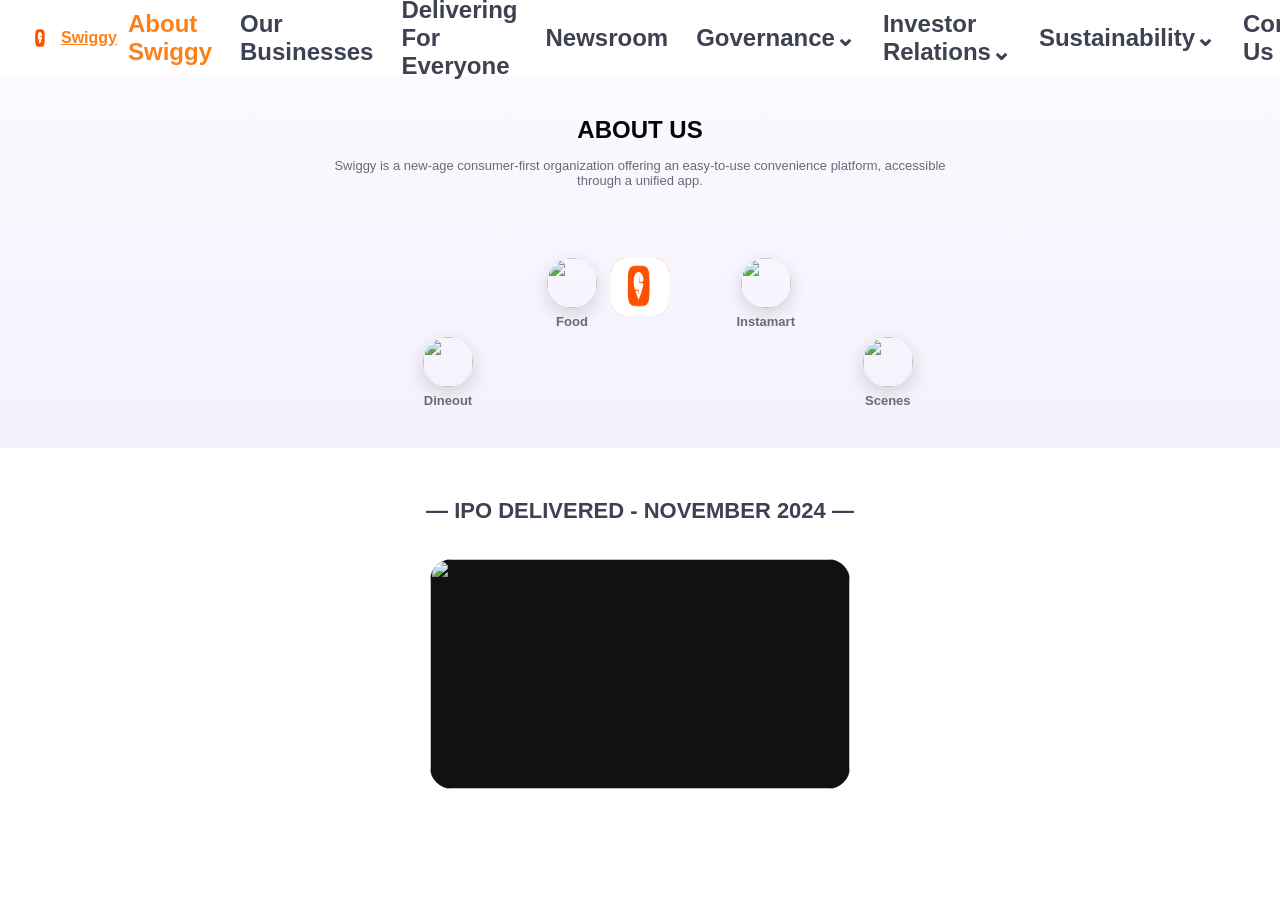
==== corporate.html @ 1e87e4b0 "update navbar pages design" ====
<!DOCTYPE html>
<html lang="en">
<head>
  <meta charset="UTF-8">
  <meta name="viewport" content="width=device-width, initial-scale=1.0">
  <title>Swiggy Corporate</title>
  <link rel="stylesheet" href="style.css">
</head>
<body>

  <nav class="corporate-nav">
    <a href="index.html" class="corporate-brand">
      <img src="swiggy-logo.png" alt="Swiggy">
      <span>Swiggy</span>
    </a>

    <div class="corporate-links">
      <a href="#" class="active">About Swiggy</a>
      <a href="#">Our Businesses</a>
      <a href="#">Delivering For Everyone</a>
      <a href="#">Newsroom</a>
      <a href="#">Governance⌄</a>
      <a href="#">Investor Relations⌄</a>
      <a href="#">Sustainability⌄</a>
      <a href="#">Contact Us</a>
    </div>
  </nav>

  <section class="corporate-hero">
    <h1>ABOUT US</h1>
    <p>
      Swiggy is a new-age consumer-first organization offering an easy-to-use
      convenience platform, accessible through a unified app.
    </p>

    <div class="corporate-orbit">
      <div class="orbit-logo">
        <img src="swiggy-logo.png" alt="Swiggy">
      </div>

      <div class="orbit-item orbit-food">
        <img src="https://images.unsplash.com/photo-1601050690597-df0568f70950?w=300&auto=format&fit=crop" alt="">
        <p>Food</p>
      </div>

      <div class="orbit-item orbit-instamart">
        <img src="https://images.unsplash.com/photo-1542838132-92c53300491e?w=300&auto=format&fit=crop" alt="">
        <p>Instamart</p>
      </div>

      <div class="orbit-item orbit-dineout">
        <img src="https://images.unsplash.com/photo-1517248135467-4c7edcad34c4?w=300&auto=format&fit=crop" alt="">
        <p>Dineout</p>
      </div>

      <div class="orbit-item orbit-scenes">
        <img src="https://images.unsplash.com/photo-1555396273-367ea4eb4db5?w=300&auto=format&fit=crop" alt="">
        <p>Scenes</p>
      </div>
    </div>
  </section>

  <section class="ipo-section">
    <h2>— IPO DELIVERED - NOVEMBER 2024 —</h2>

    <div class="video-box">
      <img src="https://images.unsplash.com/photo-1516321318423-f06f85e504b3?w=800&auto=format&fit=crop" alt="">
    </div>
  </section>

</body>
</html>
---- style.css ----
* {
  margin: 0;
  padding: 0;
  box-sizing: border-box;
}

:root {
  --swiggy-orange: #fc8019;
  --dark-text: #02060c;
  --medium-text: #3d4152;
  --gray-text: #686b78;
  --border-gray: #e9e9eb;
  --green: #1ba672;
  --blue-bg: #377b94;
}

body {
  font-family: Arial, sans-serif;
  background: #ffffff;
  color: var(--dark-text);
  overflow-x: hidden;
}

img {
  max-width: 100%;
  display: block;
}

.navbar {
  width: 100%;
  background: white;
  box-shadow: 0 2px 12px rgba(40, 44, 63, 0.12);
  position: sticky;
  top: 0;
  z-index: 100;
  overflow-x: auto;
  scrollbar-width: none;
}

.navbar::-webkit-scrollbar {
  display: none;
}

.nav-container {
  max-width: 1280px;
  min-width: max-content;
  margin: 0 auto;
  padding: 18px 40px;
  display: flex;
  align-items: center;
  gap: 110px;
  white-space: nowrap;
}

.nav-left {
  display: flex;
  align-items: center;
  gap: 34px;
  flex-shrink: 0;
}

.swiggy-logo {
  width: 56px;
  height: 56px;
  border-radius: 16px;
  overflow: hidden;
  flex-shrink: 0;
  text-decoration: none;
}

.swiggy-logo img {
  width: 56px;
  height: 56px;
  object-fit: cover;
}

.location-box {
  display: flex;
  align-items: center;
  gap: 9px;
  cursor: pointer;
}

.location-name {
  color: var(--dark-text);
  font-size: 17px;
  font-weight: 800;
  border-bottom: 2px solid var(--dark-text);
  padding-bottom: 4px;
}

.down-arrow {
  color: var(--swiggy-orange);
  font-size: 24px;
  font-weight: 700;
}

.nav-right {
  display: flex;
  align-items: center;
  gap: 38px;
  flex-shrink: 0;
}

.nav-item {
  display: flex;
  align-items: center;
  gap: 9px;
  color: var(--medium-text);
  font-size: 18px;
  font-weight: 700;
  text-decoration: none;
  cursor: pointer;
  white-space: nowrap;
  flex-shrink: 0;
}

.nav-item:hover,
.nav-item.active {
  color: var(--swiggy-orange);
}

.nav-icon {
  font-size: 22px;
}

.new-tag {
  color: var(--swiggy-orange);
  font-size: 11px;
  font-weight: 900;
  margin-left: -7px;
  margin-top: -15px;
}

.cart-box-icon {
  border: 2px solid var(--medium-text);
  border-radius: 3px;
  padding: 1px 7px;
  font-size: 15px;
  font-weight: 800;
}

.scroll-navbar {
  width: 100%;
  background: #ffffff;
  box-shadow: 0 8px 24px rgba(40, 44, 63, 0.14);
  position: fixed;
  top: 0;
  left: 0;
  z-index: 300;
  transform: translateY(-100%);
  transition: transform 0.3s ease;
}

.scroll-navbar.show {
  transform: translateY(0);
}

.scroll-navbar-inner {
  max-width: 1280px;
  margin: 0 auto;
  padding: 14px 40px;
  display: flex;
  justify-content: space-between;
  gap: 20px;
}

.sort-wrapper {
  position: relative;
}

.sort-btn {
  background: #ffffff;
  border: 1px solid #d4d5d9;
  padding: 13px 22px;
  border-radius: 24px;
  font-size: 16px;
  font-weight: 700;
  color: var(--medium-text);
  cursor: pointer;
}

.sort-dropdown {
  position: absolute;
  top: 58px;
  left: 0;
  width: 250px;
  background: #ffffff;
  border-radius: 20px;
  box-shadow: 0 8px 30px rgba(40, 44, 63, 0.2);
  display: none;
  overflow: hidden;
  z-index: 500;
}

.sort-dropdown.active {
  display: block;
}

.sort-option {
  display: flex;
  justify-content: space-between;
  padding: 15px 20px;
  font-size: 18px;
  font-weight: 600;
  color: var(--gray-text);
}

.sort-option input {
  width: 20px;
  height: 20px;
  accent-color: var(--swiggy-orange);
}

.apply-btn {
  width: 100%;
  border: none;
  border-top: 1px solid var(--border-gray);
  background: #ffffff;
  color: var(--swiggy-orange);
  padding: 18px;
  font-size: 18px;
  font-weight: 800;
  cursor: pointer;
}

.scroll-search {
  width: 430px;
  height: 62px;
  background: #f0f0f5;
  border-radius: 12px;
  display: flex;
  align-items: center;
  padding: 0 20px;
}

.scroll-search input {
  flex: 1;
  border: none;
  outline: none;
  background: transparent;
  font-size: 18px;
  font-weight: 700;
  color: var(--gray-text);
}

.cart-box {
  position: fixed;
  top: 90px;
  right: 8%;
  width: 330px;
  background: white;
  border-radius: 14px;
  box-shadow: 0 8px 25px rgba(40, 44, 63, 0.22);
  padding: 18px;
  z-index: 400;
  display: none;
}

.cart-box.active {
  display: block;
}

.cart-header {
  display: flex;
  justify-content: space-between;
  margin-bottom: 16px;
}

.close-btn,
.remove-btn {
  background: var(--swiggy-orange);
  color: white;
  border: none;
  cursor: pointer;
  font-weight: bold;
}

.close-btn {
  padding: 7px 11px;
  border-radius: 50%;
}

.remove-btn {
  padding: 8px 13px;
  border-radius: 7px;
}

.empty-cart {
  color: var(--gray-text);
  text-align: center;
  padding: 20px 0;
}

.cart-item {
  background: #fff7ed;
  border: 1px solid #ffe0b2;
  border-radius: 10px;
  padding: 12px;
  margin-bottom: 12px;
}

.cart-total {
  margin-top: 15px;
  padding-top: 12px;
  border-top: 1px solid #ffe0b2;
  font-size: 18px;
  font-weight: bold;
  text-align: right;
}

.categories {
  max-width: 1200px;
  margin: 0 auto;
  padding: 22px 20px 14px;
}

.section-title-row {
  display: flex;
  align-items: center;
  justify-content: space-between;
  gap: 16px;
}

.categories h2,
.restaurants h2 {
  font-size: 22px;
  margin-bottom: 22px;
  font-weight: 800;
}

.category-arrows {
  display: flex;
  gap: 12px;
}

.category-arrows button {
  width: 36px;
  height: 36px;
  border: none;
  border-radius: 50%;
  background: #e9e9eb;
  color: var(--medium-text);
  font-size: 18px;
  cursor: pointer;
}

.category-container {
  display: flex;
  gap: 42px;
  overflow-x: auto;
  scroll-behavior: smooth;
  padding-bottom: 18px;
  border-bottom: 1px solid var(--border-gray);
}

.category-container::-webkit-scrollbar {
  display: none;
}

.category-card {
  min-width: 110px;
  text-align: center;
}

.category-card img {
  width: 92px;
  height: 92px;
  border-radius: 50%;
  object-fit: cover;
  box-shadow: 0 6px 14px rgba(40, 44, 63, 0.2);
  margin: 0 auto;
}

.category-card p {
  margin-top: 12px;
  font-size: 16px;
  font-weight: 600;
  color: var(--gray-text);
}

.restaurants {
  max-width: 1400px;
  margin: 0 auto;
  padding: 18px 20px 35px;
}

.restaurant-grid {
  display: grid;
  grid-template-columns: repeat(4, minmax(0, 1fr));
  gap: 36px 28px;
}

.restaurant-card {
  border-radius: 18px;
  overflow: hidden;
  cursor: pointer;
  transition: transform 0.2s ease;
}

.restaurant-card:hover {
  transform: scale(0.97);
}

.image-box {
  position: relative;
  width: 100%;
  aspect-ratio: 16 / 9;
  border-radius: 18px;
  overflow: hidden;
  background: #f1f1f1;
}

.image-box img {
  width: 100%;
  height: 100%;
  object-fit: cover;
}

.image-gradient {
  position: absolute;
  inset: 0;
  background: linear-gradient(to top, rgba(0,0,0,0.75), rgba(0,0,0,0.1), transparent);
}

.offer-strip {
  position: absolute;
  left: 14px;
  bottom: 12px;
  color: white;
  font-size: 22px;
  font-weight: 900;
}

.card-content {
  padding: 14px 10px 0;
}

.card-content h3 {
  font-size: 20px;
  font-weight: 800;
}

.card-content p {
  color: var(--gray-text);
  font-size: 17px;
  line-height: 1.35;
  margin: 3px 0;
}

.rating {
  color: var(--dark-text) !important;
  font-weight: 700;
  display: flex;
  align-items: center;
  gap: 5px;
}

.rating span {
  width: 22px;
  height: 22px;
  background: var(--green);
  color: white;
  border-radius: 50%;
  display: inline-flex;
  align-items: center;
  justify-content: center;
  font-size: 13px;
}

.footer {
  background: #f0f0f5;
  margin-top: 60px;
  padding: 38px 8% 35px;
}

.footer-app-section {
  display: flex;
  justify-content: center;
  align-items: center;
  gap: 35px;
  margin-bottom: 80px;
}

.footer-app-section h2 {
  font-size: 26px;
  font-weight: 800;
}

.app-buttons {
  display: flex;
  gap: 24px;
}

.app-btn {
  background: black;
  color: white;
  display: flex;
  align-items: center;
  gap: 12px;
  padding: 9px 18px;
  border-radius: 9px;
  min-width: 190px;
  height: 70px;
}

.app-btn span {
  font-size: 34px;
}

.app-btn p {
  font-size: 12px;
}

.app-btn h3 {
  font-size: 25px;
}

.footer-main {
  max-width: 1200px;
  margin: 0 auto;
  display: grid;
  grid-template-columns: 1.4fr repeat(4, 1fr);
  gap: 55px;
}

.footer-logo-row {
  display: flex;
  align-items: center;
  gap: 14px;
}

.footer-logo {
  width: 54px;
  height: 54px;
  border-radius: 14px;
  overflow: hidden;
}

.footer-logo img {
  width: 54px;
  height: 54px;
  object-fit: cover;
}

.footer-logo-row h2 {
  color: var(--swiggy-orange);
  font-size: 34px;
  font-weight: 900;
}

.footer-brand p,
.footer-column a {
  color: var(--gray-text);
  font-size: 18px;
}

.footer-column h3 {
  margin-bottom: 20px;
}

.footer-column a {
  display: block;
  text-decoration: none;
  margin-bottom: 18px;
}

.footer-subtitle {
  margin-top: 45px;
}

.cities-btn {
  border: 1px solid #d4d5d9;
  background: transparent;
  padding: 11px 17px;
  border-radius: 10px;
  color: var(--gray-text);
}

.social-links {
  display: flex;
  gap: 18px;
}

/* Shared Page Navbar */
.simple-page-nav {
  height: 72px;
  background: white;
  box-shadow: 0 2px 12px rgba(40, 44, 63, 0.12);
  display: flex;
  align-items: center;
  justify-content: center;
}

.simple-page-nav-inner {
  width: 100%;
  max-width: 1280px;
  padding: 0 40px;
  display: flex;
  align-items: center;
  gap: 34px;
}

.simple-page-nav .swiggy-logo {
  width: 46px;
  height: 46px;
}

.simple-page-nav .swiggy-logo img {
  width: 46px;
  height: 46px;
}

.page-title-label {
  font-size: 16px;
  font-weight: 900;
}

/* Corporate Page */
.corporate-nav {
  height: 76px;
  background: white;
  box-shadow: 0 2px 10px rgba(40, 44, 63, 0.08);
  display: flex;
  align-items: center;
  padding: 0 28px;
  gap: 36px;
}

.corporate-brand {
  display: flex;
  align-items: center;
  gap: 8px;
  color: var(--swiggy-orange);
  font-weight: 900;
}

.corporate-brand img {
  width: 25px;
  height: 25px;
  border-radius: 7px;
}

.corporate-links {
  display: flex;
  align-items: center;
  gap: 28px;
  font-size: 24px;
  font-weight: 700;
}

.corporate-links a {
  color: var(--medium-text);
  text-decoration: none;
}

.corporate-links a.active {
  color: var(--swiggy-orange);
}

.corporate-hero {
  min-height: 340px;
  background: linear-gradient(180deg, #fbf8ff, #f3f2fb);
  text-align: center;
  padding: 40px 20px;
}

.corporate-hero h1 {
  font-size: 24px;
  margin-bottom: 14px;
}

.corporate-hero p {
  max-width: 620px;
  margin: 0 auto;
  color: var(--gray-text);
  font-size: 13px;
}

.corporate-orbit {
  margin: 70px auto 0;
  max-width: 620px;
  height: 150px;
  position: relative;
}

.orbit-logo {
  width: 58px;
  height: 58px;
  background: var(--swiggy-orange);
  border-radius: 15px;
  margin: 45px auto;
  display: flex;
  align-items: center;
  justify-content: center;
}

.orbit-logo img {
  width: 58px;
  height: 58px;
  border-radius: 15px;
}

.orbit-item {
  position: absolute;
  text-align: center;
  font-size: 12px;
  font-weight: 700;
}

.orbit-item img {
  width: 50px;
  height: 50px;
  border-radius: 50%;
  margin: 0 auto 6px;
  box-shadow: 0 6px 18px rgba(0,0,0,0.15);
}

.orbit-food {
  top: 0;
  left: 35%;
}

.orbit-instamart {
  top: 0;
  right: 25%;
}

.orbit-dineout {
  bottom: 0;
  left: 15%;
}

.orbit-scenes {
  bottom: 0;
  right: 6%;
}

.ipo-section {
  text-align: center;
  padding: 50px 20px;
}

.ipo-section h2 {
  font-size: 22px;
  color: var(--medium-text);
  margin-bottom: 35px;
}

.video-box {
  width: 420px;
  height: 230px;
  background: #111;
  border-radius: 22px;
  margin: 0 auto;
  overflow: hidden;
}

.video-box img {
  width: 100%;
  height: 100%;
  object-fit: cover;
}

/* Search Page */
.search-page {
  max-width: 950px;
  margin: 45px auto;
  padding: 0 20px;
}

.big-search-box {
  border: 1px solid #c8c8d0;
  height: 54px;
  display: flex;
  align-items: center;
  padding: 0 18px;
  margin-bottom: 50px;
}

.big-search-box input {
  flex: 1;
  border: none;
  outline: none;
  font-size: 18px;
  font-weight: 600;
}

.search-page h2 {
  font-size: 22px;
  margin-bottom: 30px;
}

.popular-cuisines {
  display: flex;
  gap: 34px;
  overflow-x: auto;
  padding-bottom: 20px;
}

.popular-cuisines::-webkit-scrollbar {
  display: none;
}

.popular-cuisine {
  min-width: 80px;
  text-align: center;
  font-size: 18px;
}

.popular-cuisine img {
  width: 74px;
  height: 74px;
  border-radius: 50%;
  object-fit: cover;
  margin: 0 auto 10px;
  box-shadow: 0 6px 14px rgba(40, 44, 63, 0.18);
}

/* Offers Page */
.offers-top-nav {
  height: 72px;
  background: white;
  box-shadow: 0 2px 12px rgba(40, 44, 63, 0.12);
  display: flex;
  align-items: center;
  justify-content: center;
}

.offers-top-inner {
  max-width: 1320px;
  width: 100%;
  padding: 0 40px;
  display: flex;
  align-items: center;
  gap: 28px;
}

.full-logo {
  display: flex;
  align-items: center;
  gap: 10px;
  color: var(--swiggy-orange);
  font-size: 22px;
  font-weight: 900;
}

.full-logo img {
  width: 44px;
  height: 44px;
  border-radius: 12px;
}

.location-setup {
  font-weight: 800;
  color: var(--dark-text);
}

.offers-top-inner .top-search {
  margin-left: auto;
  width: 430px;
  height: 52px;
  background: #f0f0f5;
  border-radius: 12px;
  display: flex;
  align-items: center;
  padding: 0 18px;
}

.top-search input {
  flex: 1;
  border: none;
  outline: none;
  background: transparent;
  font-size: 16px;
  font-weight: 600;
}

.profile-circle {
  width: 48px;
  height: 48px;
  border-radius: 50%;
  background: #3d424a;
  color: white;
  display: flex;
  align-items: center;
  justify-content: center;
  font-size: 26px;
}

.offers-wrapper {
  max-width: 1320px;
  margin: 40px auto;
  padding: 0 40px;
}

.dineout-banner {
  height: 360px;
  background: linear-gradient(90deg, #101820, #1b2730);
  border-radius: 42px;
  color: white;
  padding: 48px;
  display: flex;
  flex-direction: column;
  justify-content: center;
  overflow: hidden;
  position: relative;
}

.dineout-banner::after {
  content: "";
  position: absolute;
  right: 0;
  bottom: 0;
  width: 45%;
  height: 80%;
  background: url("https://images.unsplash.com/photo-1517248135467-4c7edcad34c4?w=900&auto=format&fit=crop") center/cover;
  opacity: 0.8;
  border-radius: 50px 0 42px 0;
}

.dineout-label {
  font-size: 24px;
  font-weight: 900;
  margin-bottom: 90px;
}

.dineout-banner h1 {
  font-size: 44px;
  max-width: 520px;
  line-height: 1.2;
  z-index: 1;
}

.offer-tabs {
  display: flex;
  gap: 30px;
  border-bottom: 1px solid #d4d5d9;
  margin-top: 35px;
}

.offer-tabs span {
  padding-bottom: 14px;
  font-weight: 700;
}

.offer-tabs .active {
  color: var(--swiggy-orange);
  border-bottom: 4px solid var(--swiggy-orange);
}

.filter-row {
  display: flex;
  gap: 12px;
  margin: 28px 0;
  flex-wrap: wrap;
}

.filter-pill {
  padding: 12px 18px;
  border: 1px solid #d4d5d9;
  border-radius: 22px;
  font-weight: 700;
  background: white;
}

.dineout-grid {
  display: grid;
  grid-template-columns: repeat(3, 1fr);
  gap: 28px;
}

.dineout-card {
  border-radius: 16px;
  overflow: hidden;
  box-shadow: 0 6px 18px rgba(40,44,63,0.12);
}

.dineout-img {
  height: 190px;
  position: relative;
}

.dineout-img img {
  width: 100%;
  height: 100%;
  object-fit: cover;
}

.dineout-name {
  position: absolute;
  left: 16px;
  bottom: 12px;
  color: white;
  font-size: 22px;
  font-weight: 900;
}

.dineout-content {
  padding: 14px;
  color: var(--gray-text);
}

/* Help/Profile Pages */
.blue-page {
  background: var(--blue-bg);
  min-height: 100vh;
}

.blue-header {
  max-width: 1050px;
  margin: 0 auto;
  padding: 28px 20px;
  color: white;
}

.blue-header h1 {
  font-size: 34px;
}

.blue-header p {
  font-size: 18px;
  font-weight: 700;
}

.support-panel {
  max-width: 1200px;
  margin: 15px auto 60px;
  background: white;
  min-height: 620px;
  display: grid;
  grid-template-columns: 320px 1fr;
  padding: 55px;
}

.support-sidebar {
  background: #edf1f7;
}

.support-tab {
  padding: 24px 38px;
  font-size: 17px;
  font-weight: 800;
  cursor: pointer;
}

.support-tab.active {
  background: white;
}

.support-content {
  display: flex;
  align-items: center;
  justify-content: center;
  text-align: center;
  color: var(--medium-text);
}

.no-order-cat {
  font-size: 80px;
  margin-bottom: 25px;
}

.orange-hand {
  color: var(--swiggy-orange);
  font-style: italic;
  margin-bottom: 28px;
}

.profile-header {
  max-width: 1050px;
  margin: 0 auto;
  padding: 60px 20px 35px;
  color: white;
  display: flex;
  align-items: center;
  justify-content: space-between;
}

.profile-header h1 {
  font-size: 34px;
}

.edit-profile {
  border: 1px solid white;
  color: white;
  padding: 14px 28px;
  font-weight: 800;
}

/* Cart Page */
.checkout-nav {
  height: 72px;
  background: white;
  box-shadow: 0 2px 12px rgba(40, 44, 63, 0.12);
  display: flex;
  align-items: center;
  justify-content: center;
}

.checkout-nav-inner {
  max-width: 1100px;
  width: 100%;
  padding: 0 30px;
  display: flex;
  align-items: center;
  gap: 34px;
}

.checkout-nav .swiggy-logo {
  width: 46px;
  height: 46px;
}

.checkout-nav .swiggy-logo img {
  width: 46px;
  height: 46px;
}

.checkout-nav-right {
  margin-left: auto;
  display: flex;
  gap: 40px;
  font-weight: 800;
}

.empty-cart-page {
  min-height: 650px;
  display: flex;
  flex-direction: column;
  align-items: center;
  justify-content: center;
  text-align: center;
  color: var(--medium-text);
}

.cart-illustration {
  font-size: 110px;
  margin-bottom: 20px;
}

.empty-cart-page h2 {
  font-size: 26px;
  margin-bottom: 10px;
}

.empty-cart-page p {
  color: var(--gray-text);
  margin-bottom: 28px;
}

.orange-btn,
.checkout-btn {
  background: var(--swiggy-orange);
  color: white;
  padding: 16px 32px;
  border: none;
  text-decoration: none;
  font-weight: 900;
  cursor: pointer;
}

.checkout-box {
  max-width: 700px;
  margin: 70px auto;
  padding: 30px;
  box-shadow: 0 8px 30px rgba(40,44,63,0.14);
  border-radius: 18px;
}

.checkout-item {
  display: flex;
  justify-content: space-between;
  border-bottom: 1px solid var(--border-gray);
  padding: 18px 0;
}

.checkout-item button {
  background: var(--swiggy-orange);
  color: white;
  border: none;
  padding: 10px 16px;
  font-weight: 800;
}

.checkout-total {
  text-align: right;
  font-size: 22px;
  font-weight: 900;
  margin: 25px 0;
}

/* Responsive */
@media (max-width: 1200px) {
  .nav-container {
    gap: 90px;
  }

  .restaurant-grid {
    grid-template-columns: repeat(3, 1fr);
  }

  .dineout-grid {
    grid-template-columns: repeat(2, 1fr);
  }

  .corporate-links {
    font-size: 18px;
    gap: 18px;
  }
}

@media (max-width: 900px) {
  .nav-container {
    min-width: 780px;
    padding: 10px 16px;
    gap: 70px;
  }

  .swiggy-logo,
  .swiggy-logo img {
    width: 34px;
    height: 34px;
  }

  .nav-item {
    font-size: 11px;
  }

  .restaurant-grid {
    grid-template-columns: repeat(2, 1fr);
  }

  .footer-main {
    grid-template-columns: repeat(2, 1fr);
  }

  .footer-app-section {
    flex-direction: column;
    text-align: center;
  }

  .corporate-nav,
  .corporate-links {
    overflow-x: auto;
  }

  .offers-top-inner {
    overflow-x: auto;
  }

  .support-panel {
    grid-template-columns: 1fr;
    padding: 25px;
  }

  .support-sidebar {
    margin-bottom: 30px;
  }
}

@media (max-width: 600px) {
  .nav-container {
    min-width: 740px;
    padding: 8px 12px;
    gap: 60px;
  }

  .nav-right {
    gap: 16px;
  }

  .nav-item {
    font-size: 10px;
  }

  .scroll-navbar-inner {
    flex-direction: column;
    padding: 12px 14px;
  }

  .scroll-search {
    width: 100%;
  }

  .cart-box {
    width: calc(100% - 28px);
    right: 14px;
  }

  .categories,
  .restaurants {
    padding-left: 14px;
    padding-right: 14px;
  }

  .restaurant-grid,
  .footer-main,
  .dineout-grid {
    grid-template-columns: 1fr;
  }

  .app-buttons {
    flex-direction: column;
  }

  .offers-top-inner {
    padding: 0 16px;
  }

  .offers-top-inner .top-search {
    width: 260px;
  }

  .dineout-banner {
    height: 300px;
    padding: 28px;
  }

  .dineout-banner h1 {
    font-size: 30px;
  }

  .profile-header {
    flex-direction: column;
    align-items: flex-start;
    gap: 18px;
  }
}
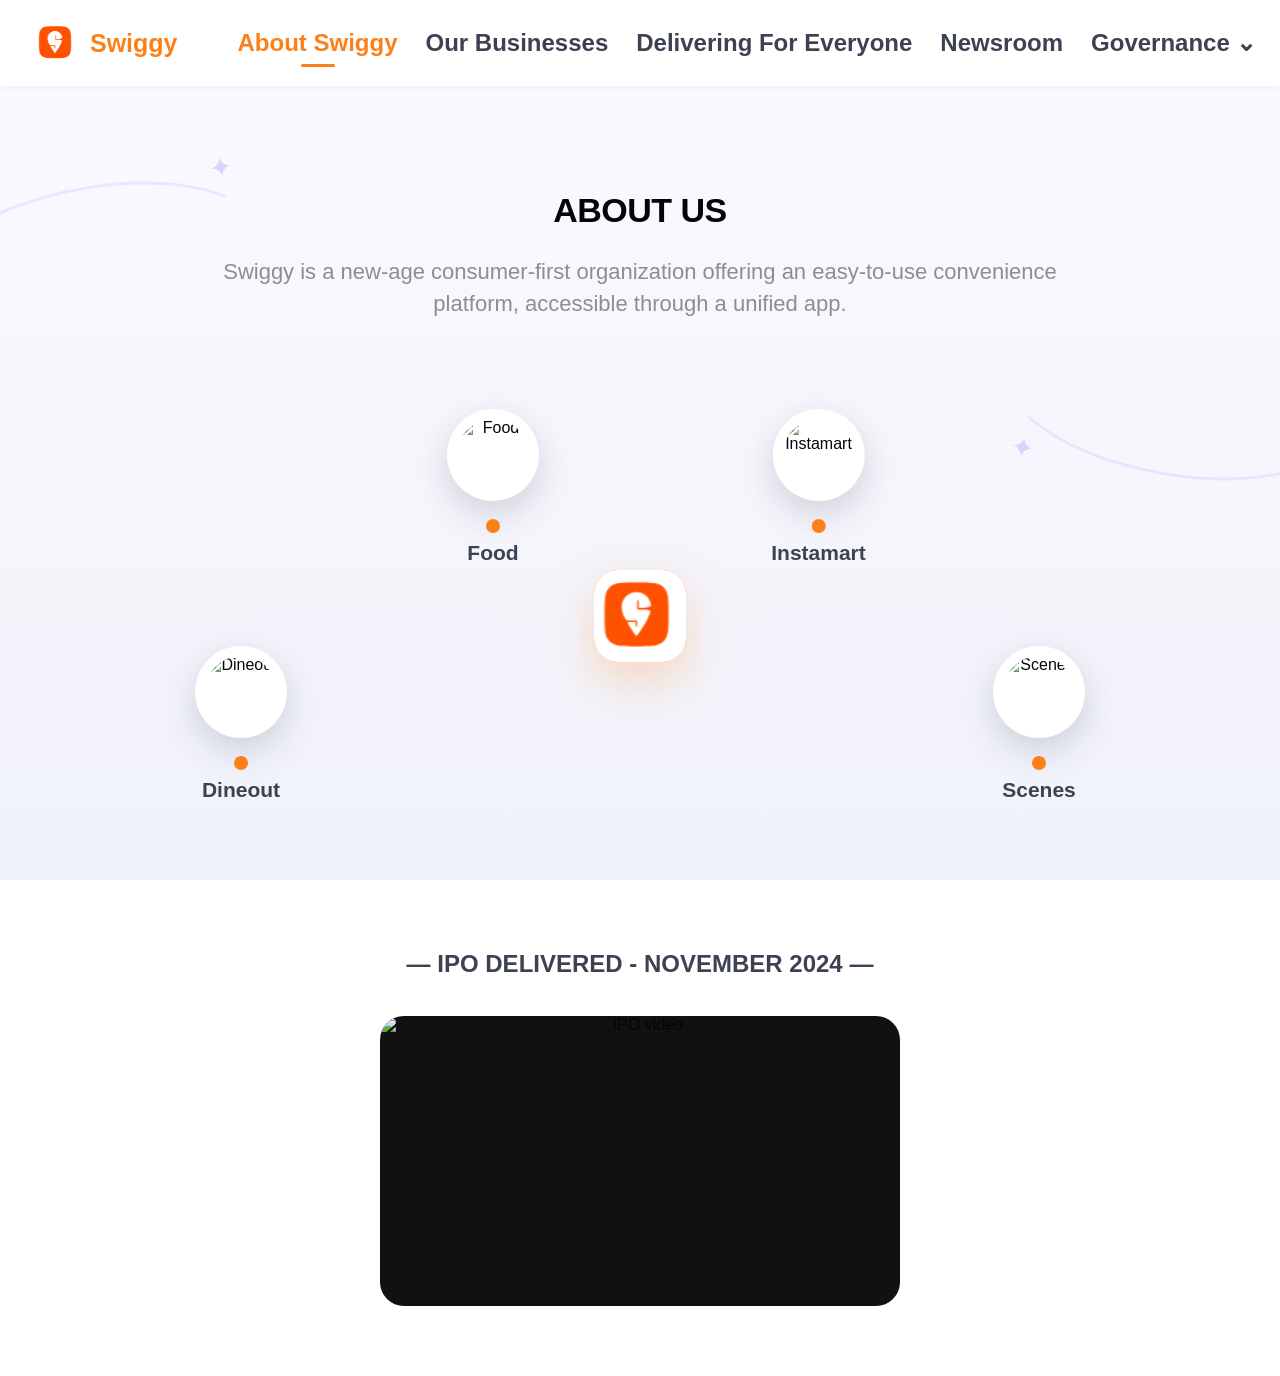
==== commit f290fcfb: "Update full responsive style css" ====
--- a/corporate.html
+++ b/corporate.html
@@ -10,7 +10,7 @@
 
   <nav class="corporate-nav">
     <a href="index.html" class="corporate-brand">
-      <img src="swiggy-logo.png" alt="Swiggy">
+      <img src="swiggy-logo.png" alt="Swiggy Logo">
       <span>Swiggy</span>
     </a>
 
@@ -19,44 +19,63 @@
       <a href="#">Our Businesses</a>
       <a href="#">Delivering For Everyone</a>
       <a href="#">Newsroom</a>
-      <a href="#">Governance⌄</a>
-      <a href="#">Investor Relations⌄</a>
-      <a href="#">Sustainability⌄</a>
+      <a href="#">Governance <span>⌄</span></a>
+      <a href="#">Investor Relations <span>⌄</span></a>
+      <a href="#">Sustainability <span>⌄</span></a>
       <a href="#">Contact Us</a>
     </div>
   </nav>
 
   <section class="corporate-hero">
-    <h1>ABOUT US</h1>
-    <p>
-      Swiggy is a new-age consumer-first organization offering an easy-to-use
-      convenience platform, accessible through a unified app.
-    </p>
+    <div class="curve curve-left"></div>
+    <div class="curve curve-right"></div>
 
-    <div class="corporate-orbit">
-      <div class="orbit-logo">
-        <img src="swiggy-logo.png" alt="Swiggy">
+    <div class="corporate-hero-content">
+      <h1>ABOUT US</h1>
+      <p>
+        Swiggy is a new-age consumer-first organization offering an easy-to-use
+        convenience platform, accessible through a unified app.
+      </p>
+    </div>
+
+    <div class="corporate-map-area">
+
+      <div class="corporate-center-logo">
+        <img src="swiggy-logo.png" alt="Swiggy Logo">
       </div>
 
-      <div class="orbit-item orbit-food">
-        <img src="https://images.unsplash.com/photo-1601050690597-df0568f70950?w=300&auto=format&fit=crop" alt="">
-        <p>Food</p>
+      <div class="map-point food-point">
+        <div class="circle-img">
+          <img src="https://images.unsplash.com/photo-1601050690597-df0568f70950?w=300&auto=format&fit=crop" alt="Food">
+        </div>
+        <span class="orange-dot"></span>
+        <h3>Food</h3>
       </div>
 
-      <div class="orbit-item orbit-instamart">
-        <img src="https://images.unsplash.com/photo-1542838132-92c53300491e?w=300&auto=format&fit=crop" alt="">
-        <p>Instamart</p>
+      <div class="map-point instamart-point">
+        <div class="circle-img">
+          <img src="https://images.unsplash.com/photo-1542838132-92c53300491e?w=300&auto=format&fit=crop" alt="Instamart">
+        </div>
+        <span class="orange-dot"></span>
+        <h3>Instamart</h3>
       </div>
 
-      <div class="orbit-item orbit-dineout">
-        <img src="https://images.unsplash.com/photo-1517248135467-4c7edcad34c4?w=300&auto=format&fit=crop" alt="">
-        <p>Dineout</p>
+      <div class="map-point dineout-point">
+        <div class="circle-img">
+          <img src="https://images.unsplash.com/photo-1517248135467-4c7edcad34c4?w=300&auto=format&fit=crop" alt="Dineout">
+        </div>
+        <span class="orange-dot"></span>
+        <h3>Dineout</h3>
       </div>
 
-      <div class="orbit-item orbit-scenes">
-        <img src="https://images.unsplash.com/photo-1555396273-367ea4eb4db5?w=300&auto=format&fit=crop" alt="">
-        <p>Scenes</p>
+      <div class="map-point scenes-point">
+        <div class="circle-img">
+          <img src="https://images.unsplash.com/photo-1555396273-367ea4eb4db5?w=300&auto=format&fit=crop" alt="Scenes">
+        </div>
+        <span class="orange-dot"></span>
+        <h3>Scenes</h3>
       </div>
+
     </div>
   </section>
 
@@ -64,7 +83,7 @@
     <h2>— IPO DELIVERED - NOVEMBER 2024 —</h2>
 
     <div class="video-box">
-      <img src="https://images.unsplash.com/photo-1516321318423-f06f85e504b3?w=800&auto=format&fit=crop" alt="">
+      <img src="https://images.unsplash.com/photo-1516321318423-f06f85e504b3?w=800&auto=format&fit=crop" alt="IPO video">
     </div>
   </section>
 
--- a/style.css
+++ b/style.css
@@ -25,6 +25,8 @@
   max-width: 100%;
   display: block;
 }
+
+/* MAIN NAVBAR */
 
 .navbar {
   width: 100%;
@@ -139,6 +141,8 @@
   font-size: 15px;
   font-weight: 800;
 }
+
+/* SCROLL NAVBAR */
 
 .scroll-navbar {
   width: 100%;
@@ -244,6 +248,8 @@
   color: var(--gray-text);
 }
 
+/* CART POPUP */
+
 .cart-box {
   position: fixed;
   top: 90px;
@@ -309,6 +315,8 @@
   text-align: right;
 }
 
+/* CATEGORIES */
+
 .categories {
   max-width: 1200px;
   margin: 0 auto;
@@ -379,6 +387,8 @@
   color: var(--gray-text);
 }
 
+/* RESTAURANT CARDS */
+
 .restaurants {
   max-width: 1400px;
   margin: 0 auto;
@@ -468,6 +478,8 @@
   font-size: 13px;
 }
 
+/* FOOTER */
+
 .footer {
   background: #f0f0f5;
   margin-top: 60px;
@@ -582,176 +594,260 @@
   gap: 18px;
 }
 
-/* Shared Page Navbar */
-.simple-page-nav {
-  height: 72px;
-  background: white;
-  box-shadow: 0 2px 12px rgba(40, 44, 63, 0.12);
-  display: flex;
-  align-items: center;
-  justify-content: center;
-}
-
-.simple-page-nav-inner {
+/* CORPORATE PAGE */
+
+.corporate-nav {
   width: 100%;
-  max-width: 1280px;
-  padding: 0 40px;
-  display: flex;
-  align-items: center;
-  gap: 34px;
-}
-
-.simple-page-nav .swiggy-logo {
+  min-height: 86px;
+  background: #ffffff;
+  display: flex;
+  align-items: center;
+  gap: 60px;
+  padding: 0 34px;
+  box-shadow: 0 1px 8px rgba(40, 44, 63, 0.05);
+  position: sticky;
+  top: 0;
+  z-index: 1000;
+  overflow-x: auto;
+  scrollbar-width: none;
+}
+
+.corporate-nav::-webkit-scrollbar {
+  display: none;
+}
+
+.corporate-brand {
+  display: flex;
+  align-items: center;
+  gap: 10px;
+  text-decoration: none;
+  color: #fc8019;
+  font-size: 25px;
+  font-weight: 900;
+  flex-shrink: 0;
+}
+
+.corporate-brand img {
   width: 46px;
   height: 46px;
-}
-
-.simple-page-nav .swiggy-logo img {
-  width: 46px;
-  height: 46px;
-}
-
-.page-title-label {
-  font-size: 16px;
-  font-weight: 900;
-}
-
-/* Corporate Page */
-.corporate-nav {
-  height: 76px;
-  background: white;
-  box-shadow: 0 2px 10px rgba(40, 44, 63, 0.08);
-  display: flex;
-  align-items: center;
-  padding: 0 28px;
-  gap: 36px;
-}
-
-.corporate-brand {
-  display: flex;
-  align-items: center;
-  gap: 8px;
-  color: var(--swiggy-orange);
-  font-weight: 900;
-}
-
-.corporate-brand img {
-  width: 25px;
-  height: 25px;
-  border-radius: 7px;
+  border-radius: 12px;
+  object-fit: cover;
 }
 
 .corporate-links {
   display: flex;
   align-items: center;
   gap: 28px;
+  flex-shrink: 0;
+}
+
+.corporate-links a {
+  color: #3d4152;
+  text-decoration: none;
   font-size: 24px;
   font-weight: 700;
-}
-
-.corporate-links a {
-  color: var(--medium-text);
-  text-decoration: none;
+  white-space: nowrap;
+  position: relative;
+  padding: 28px 0;
 }
 
 .corporate-links a.active {
-  color: var(--swiggy-orange);
+  color: #fc8019;
+}
+
+.corporate-links a.active::after {
+  content: "";
+  position: absolute;
+  left: 50%;
+  bottom: 18px;
+  transform: translateX(-50%);
+  width: 34px;
+  height: 3px;
+  background: #fc8019;
+  border-radius: 20px;
 }
 
 .corporate-hero {
-  min-height: 340px;
-  background: linear-gradient(180deg, #fbf8ff, #f3f2fb);
+  position: relative;
+  min-height: 720px;
+  background:
+    linear-gradient(rgba(250, 248, 255, 0.88), rgba(239, 241, 249, 0.92)),
+    url("https://images.unsplash.com/photo-1577086664693-894d8405334a?w=1600&auto=format&fit=crop");
+  background-size: cover;
+  background-position: center;
+  overflow: hidden;
+  padding: 105px 20px 40px;
+}
+
+.corporate-hero-content {
   text-align: center;
-  padding: 40px 20px;
-}
-
-.corporate-hero h1 {
-  font-size: 24px;
-  margin-bottom: 14px;
-}
-
-.corporate-hero p {
-  max-width: 620px;
+  max-width: 920px;
   margin: 0 auto;
-  color: var(--gray-text);
-  font-size: 13px;
-}
-
-.corporate-orbit {
-  margin: 70px auto 0;
-  max-width: 620px;
-  height: 150px;
   position: relative;
-}
-
-.orbit-logo {
-  width: 58px;
-  height: 58px;
-  background: var(--swiggy-orange);
-  border-radius: 15px;
-  margin: 45px auto;
+  z-index: 3;
+}
+
+.corporate-hero-content h1 {
+  font-size: 34px;
+  font-weight: 900;
+  color: #02060c;
+  margin-bottom: 26px;
+  letter-spacing: -0.5px;
+}
+
+.corporate-hero-content p {
+  color: #8b8d97;
+  font-size: 22px;
+  line-height: 1.45;
+  font-weight: 500;
+}
+
+.corporate-map-area {
+  position: relative;
+  max-width: 1050px;
+  height: 430px;
+  margin: 90px auto 0;
+  z-index: 2;
+}
+
+.corporate-center-logo {
+  position: absolute;
+  left: 50%;
+  top: 48%;
+  transform: translate(-50%, -50%);
+  width: 92px;
+  height: 92px;
+  border-radius: 24px;
+  background: #fc8019;
   display: flex;
   align-items: center;
   justify-content: center;
-}
-
-.orbit-logo img {
-  width: 58px;
-  height: 58px;
-  border-radius: 15px;
-}
-
-.orbit-item {
+  box-shadow: 0 18px 45px rgba(252, 128, 25, 0.25);
+}
+
+.corporate-center-logo img {
+  width: 92px;
+  height: 92px;
+  border-radius: 24px;
+  object-fit: cover;
+}
+
+.map-point {
   position: absolute;
   text-align: center;
-  font-size: 12px;
-  font-weight: 700;
-}
-
-.orbit-item img {
-  width: 50px;
-  height: 50px;
+  transform: translate(-50%, -50%);
+}
+
+.circle-img {
+  width: 92px;
+  height: 92px;
   border-radius: 50%;
-  margin: 0 auto 6px;
-  box-shadow: 0 6px 18px rgba(0,0,0,0.15);
-}
-
-.orbit-food {
-  top: 0;
-  left: 35%;
-}
-
-.orbit-instamart {
-  top: 0;
-  right: 25%;
-}
-
-.orbit-dineout {
-  bottom: 0;
-  left: 15%;
-}
-
-.orbit-scenes {
-  bottom: 0;
-  right: 6%;
+  background: #ffffff;
+  padding: 10px;
+  margin: 0 auto;
+  box-shadow: 0 12px 35px rgba(40, 44, 63, 0.18);
+}
+
+.circle-img img {
+  width: 100%;
+  height: 100%;
+  border-radius: 50%;
+  object-fit: cover;
+}
+
+.orange-dot {
+  display: block;
+  width: 14px;
+  height: 14px;
+  background: #fc8019;
+  border-radius: 50%;
+  margin: 18px auto 8px;
+}
+
+.map-point h3 {
+  font-size: 21px;
+  color: #3d4152;
+  font-weight: 900;
+}
+
+.food-point {
+  left: 36%;
+  top: 18%;
+}
+
+.instamart-point {
+  left: 67%;
+  top: 18%;
+}
+
+.dineout-point {
+  left: 12%;
+  top: 73%;
+}
+
+.scenes-point {
+  left: 88%;
+  top: 73%;
+}
+
+.curve {
+  position: absolute;
+  width: 350px;
+  height: 160px;
+  border: 3px solid rgba(196, 183, 255, 0.28);
+  border-color: rgba(196, 183, 255, 0.28) transparent transparent transparent;
+  border-radius: 50%;
+  z-index: 1;
+}
+
+.curve-left {
+  left: -80px;
+  top: 100px;
+  transform: rotate(-10deg);
+}
+
+.curve-right {
+  right: -70px;
+  top: 230px;
+  transform: rotate(190deg);
+}
+
+.curve-left::after,
+.curve-right::after {
+  content: "✦";
+  position: absolute;
+  color: rgba(196, 183, 255, 0.55);
+  font-size: 28px;
+}
+
+.curve-left::after {
+  right: 20px;
+  top: -15px;
+}
+
+.curve-right::after {
+  right: 20px;
+  top: -15px;
 }
 
 .ipo-section {
   text-align: center;
-  padding: 50px 20px;
+  padding: 70px 20px;
+  background: #ffffff;
 }
 
 .ipo-section h2 {
-  font-size: 22px;
-  color: var(--medium-text);
-  margin-bottom: 35px;
+  font-size: 24px;
+  color: #3d4152;
+  font-weight: 900;
+  margin-bottom: 38px;
 }
 
 .video-box {
-  width: 420px;
-  height: 230px;
+  width: min(520px, 90%);
+  height: 290px;
   background: #111;
-  border-radius: 22px;
+  border-radius: 24px;
   margin: 0 auto;
   overflow: hidden;
 }
@@ -762,78 +858,25 @@
   object-fit: cover;
 }
 
-/* Search Page */
-.search-page {
-  max-width: 950px;
-  margin: 45px auto;
-  padding: 0 20px;
-}
-
-.big-search-box {
-  border: 1px solid #c8c8d0;
-  height: 54px;
-  display: flex;
-  align-items: center;
-  padding: 0 18px;
-  margin-bottom: 50px;
-}
-
-.big-search-box input {
-  flex: 1;
-  border: none;
-  outline: none;
-  font-size: 18px;
-  font-weight: 600;
-}
-
-.search-page h2 {
-  font-size: 22px;
-  margin-bottom: 30px;
-}
-
-.popular-cuisines {
-  display: flex;
-  gap: 34px;
-  overflow-x: auto;
-  padding-bottom: 20px;
-}
-
-.popular-cuisines::-webkit-scrollbar {
-  display: none;
-}
-
-.popular-cuisine {
-  min-width: 80px;
-  text-align: center;
-  font-size: 18px;
-}
-
-.popular-cuisine img {
-  width: 74px;
-  height: 74px;
-  border-radius: 50%;
-  object-fit: cover;
-  margin: 0 auto 10px;
-  box-shadow: 0 6px 14px rgba(40, 44, 63, 0.18);
-}
-
-/* Offers Page */
+/* OFFERS PAGE */
+
 .offers-top-nav {
-  height: 72px;
+  height: 76px;
   background: white;
   box-shadow: 0 2px 12px rgba(40, 44, 63, 0.12);
-  display: flex;
-  align-items: center;
-  justify-content: center;
+  position: sticky;
+  top: 0;
+  z-index: 100;
 }
 
 .offers-top-inner {
   max-width: 1320px;
-  width: 100%;
+  margin: 0 auto;
+  height: 100%;
   padding: 0 40px;
   display: flex;
   align-items: center;
-  gap: 28px;
+  gap: 24px;
 }
 
 .full-logo {
@@ -843,6 +886,8 @@
   color: var(--swiggy-orange);
   font-size: 22px;
   font-weight: 900;
+  text-decoration: none;
+  flex-shrink: 0;
 }
 
 .full-logo img {
@@ -852,8 +897,17 @@
 }
 
 .location-setup {
+  display: flex;
+  align-items: center;
+  gap: 6px;
   font-weight: 800;
   color: var(--dark-text);
+  flex-shrink: 0;
+}
+
+.location-icon,
+.location-arrow {
+  color: var(--swiggy-orange);
 }
 
 .offers-top-inner .top-search {
@@ -865,10 +919,12 @@
   display: flex;
   align-items: center;
   padding: 0 18px;
+  flex-shrink: 1;
 }
 
 .top-search input {
   flex: 1;
+  min-width: 0;
   border: none;
   outline: none;
   background: transparent;
@@ -886,6 +942,8 @@
   align-items: center;
   justify-content: center;
   font-size: 26px;
+  text-decoration: none;
+  flex-shrink: 0;
 }
 
 .offers-wrapper {
@@ -923,6 +981,7 @@
   font-size: 24px;
   font-weight: 900;
   margin-bottom: 90px;
+  z-index: 1;
 }
 
 .dineout-banner h1 {
@@ -964,6 +1023,10 @@
   background: white;
 }
 
+.active-filter {
+  background: #f2f3f5;
+}
+
 .dineout-grid {
   display: grid;
   grid-template-columns: repeat(3, 1fr);
@@ -974,6 +1037,7 @@
   border-radius: 16px;
   overflow: hidden;
   box-shadow: 0 6px 18px rgba(40,44,63,0.12);
+  background: white;
 }
 
 .dineout-img {
@@ -985,6 +1049,13 @@
   width: 100%;
   height: 100%;
   object-fit: cover;
+}
+
+.dineout-img::after {
+  content: "";
+  position: absolute;
+  inset: 0;
+  background: linear-gradient(to top, rgba(0,0,0,0.65), transparent);
 }
 
 .dineout-name {
@@ -994,14 +1065,31 @@
   color: white;
   font-size: 22px;
   font-weight: 900;
+  z-index: 1;
+}
+
+.dineout-rating {
+  position: absolute;
+  right: 14px;
+  bottom: 14px;
+  background: var(--green);
+  color: white;
+  padding: 4px 8px;
+  border-radius: 8px;
+  font-weight: 800;
+  z-index: 1;
 }
 
 .dineout-content {
   padding: 14px;
   color: var(--gray-text);
-}
-
-/* Help/Profile Pages */
+  display: flex;
+  justify-content: space-between;
+  gap: 10px;
+}
+
+/* HELP AND PROFILE PAGES */
+
 .blue-page {
   background: var(--blue-bg);
   min-height: 100vh;
@@ -1016,11 +1104,6 @@
 
 .blue-header h1 {
   font-size: 34px;
-}
-
-.blue-header p {
-  font-size: 18px;
-  font-weight: 700;
 }
 
 .support-panel {
@@ -1077,10 +1160,6 @@
   justify-content: space-between;
 }
 
-.profile-header h1 {
-  font-size: 34px;
-}
-
 .edit-profile {
   border: 1px solid white;
   color: white;
@@ -1088,7 +1167,8 @@
   font-weight: 800;
 }
 
-/* Cart Page */
+/* CART PAGE */
+
 .checkout-nav {
   height: 72px;
   background: white;
@@ -1107,16 +1187,6 @@
   gap: 34px;
 }
 
-.checkout-nav .swiggy-logo {
-  width: 46px;
-  height: 46px;
-}
-
-.checkout-nav .swiggy-logo img {
-  width: 46px;
-  height: 46px;
-}
-
 .checkout-nav-right {
   margin-left: auto;
   display: flex;
@@ -1137,16 +1207,6 @@
 .cart-illustration {
   font-size: 110px;
   margin-bottom: 20px;
-}
-
-.empty-cart-page h2 {
-  font-size: 26px;
-  margin-bottom: 10px;
-}
-
-.empty-cart-page p {
-  color: var(--gray-text);
-  margin-bottom: 28px;
 }
 
 .orange-btn,
@@ -1190,7 +1250,8 @@
   margin: 25px 0;
 }
 
-/* Responsive */
+/* RESPONSIVE */
+
 @media (max-width: 1200px) {
   .nav-container {
     gap: 90px;
@@ -1204,9 +1265,17 @@
     grid-template-columns: repeat(2, 1fr);
   }
 
+  .corporate-nav {
+    gap: 40px;
+    padding: 0 26px;
+  }
+
   .corporate-links {
-    font-size: 18px;
-    gap: 18px;
+    gap: 22px;
+  }
+
+  .corporate-links a {
+    font-size: 20px;
   }
 }
 
@@ -1240,13 +1309,65 @@
     text-align: center;
   }
 
-  .corporate-nav,
+  .corporate-nav {
+    min-height: 76px;
+    gap: 28px;
+    padding: 0 18px;
+  }
+
+  .corporate-brand {
+    font-size: 20px;
+  }
+
+  .corporate-brand img {
+    width: 38px;
+    height: 38px;
+  }
+
   .corporate-links {
-    overflow-x: auto;
-  }
-
-  .offers-top-inner {
-    overflow-x: auto;
+    gap: 20px;
+  }
+
+  .corporate-links a {
+    font-size: 17px;
+    padding: 24px 0;
+  }
+
+  .corporate-hero {
+    min-height: 650px;
+    padding-top: 80px;
+  }
+
+  .corporate-hero-content h1 {
+    font-size: 30px;
+  }
+
+  .corporate-hero-content p {
+    font-size: 17px;
+    max-width: 650px;
+    margin: 0 auto;
+  }
+
+  .corporate-map-area {
+    max-width: 720px;
+    height: 390px;
+    margin-top: 80px;
+  }
+
+  .corporate-center-logo,
+  .corporate-center-logo img {
+    width: 78px;
+    height: 78px;
+    border-radius: 20px;
+  }
+
+  .circle-img {
+    width: 78px;
+    height: 78px;
+  }
+
+  .map-point h3 {
+    font-size: 17px;
   }
 
   .support-panel {
@@ -1254,8 +1375,50 @@
     padding: 25px;
   }
 
-  .support-sidebar {
-    margin-bottom: 30px;
+  .offers-top-nav {
+    height: auto;
+    padding: 12px 0;
+  }
+
+  .offers-top-inner {
+    padding: 0 18px;
+    display: grid;
+    grid-template-columns: auto 1fr auto;
+    gap: 12px;
+  }
+
+  .full-logo span {
+    font-size: 18px;
+  }
+
+  .full-logo img {
+    width: 38px;
+    height: 38px;
+  }
+
+  .location-setup {
+    grid-column: 1 / 4;
+    grid-row: 2;
+    font-size: 14px;
+    justify-content: flex-start;
+    border-top: 1px solid #eee;
+    padding-top: 10px;
+  }
+
+  .offers-top-inner .top-search {
+    width: 100%;
+    height: 46px;
+    margin-left: 0;
+  }
+
+  .profile-circle {
+    width: 42px;
+    height: 42px;
+  }
+
+  .offers-wrapper {
+    margin: 24px auto;
+    padding: 0 18px;
   }
 }
 
@@ -1304,21 +1467,151 @@
     flex-direction: column;
   }
 
+  .corporate-nav {
+    min-height: 66px;
+    gap: 22px;
+    padding: 0 14px;
+  }
+
+  .corporate-brand span {
+    font-size: 18px;
+  }
+
+  .corporate-brand img {
+    width: 34px;
+    height: 34px;
+    border-radius: 9px;
+  }
+
+  .corporate-links {
+    gap: 18px;
+  }
+
+  .corporate-links a {
+    font-size: 15px;
+    padding: 20px 0;
+  }
+
+  .corporate-hero {
+    min-height: 610px;
+    padding: 65px 14px 30px;
+  }
+
+  .corporate-hero-content h1 {
+    font-size: 27px;
+    margin-bottom: 18px;
+  }
+
+  .corporate-hero-content p {
+    font-size: 15px;
+    line-height: 1.5;
+  }
+
+  .corporate-map-area {
+    height: 360px;
+    margin-top: 70px;
+  }
+
+  .corporate-center-logo,
+  .corporate-center-logo img {
+    width: 70px;
+    height: 70px;
+    border-radius: 18px;
+  }
+
+  .circle-img {
+    width: 68px;
+    height: 68px;
+    padding: 8px;
+  }
+
+  .orange-dot {
+    width: 11px;
+    height: 11px;
+    margin: 12px auto 6px;
+  }
+
+  .map-point h3 {
+    font-size: 15px;
+  }
+
+  .curve {
+    width: 240px;
+    height: 110px;
+  }
+
+  .curve-left {
+    left: -100px;
+    top: 85px;
+  }
+
+  .curve-right {
+    right: -100px;
+    top: 230px;
+  }
+
   .offers-top-inner {
-    padding: 0 16px;
+    grid-template-columns: auto 1fr auto;
+    padding: 0 14px;
+  }
+
+  .full-logo span {
+    display: none;
   }
 
   .offers-top-inner .top-search {
-    width: 260px;
+    min-width: 0;
+  }
+
+  .top-search input {
+    font-size: 12px;
+  }
+
+  .location-setup {
+    font-size: 13px;
+    line-height: 1.3;
+  }
+
+  .offers-wrapper {
+    padding: 0 14px;
   }
 
   .dineout-banner {
-    height: 300px;
-    padding: 28px;
+    height: 265px;
+    border-radius: 30px;
+    padding: 26px;
+  }
+
+  .dineout-label {
+    margin-bottom: 60px;
+    font-size: 20px;
   }
 
   .dineout-banner h1 {
-    font-size: 30px;
+    font-size: 29px;
+  }
+
+  .dineout-banner::after {
+    width: 55%;
+    height: 72%;
+    opacity: 0.55;
+  }
+
+  .filter-row {
+    gap: 10px;
+  }
+
+  .filter-pill {
+    padding: 11px 15px;
+    font-size: 13px;
+  }
+
+  .dineout-img {
+    height: 170px;
+  }
+
+  .support-panel {
+    padding: 18px;
   }
 
   .profile-header {
@@ -1326,4 +1619,51 @@
     align-items: flex-start;
     gap: 18px;
   }
+
+  .ipo-section h2 {
+    font-size: 19px;
+  }
+
+  .video-box {
+    height: 220px;
+  }
+}
+
+@media (max-width: 420px) {
+  .corporate-hero {
+    min-height: 600px;
+  }
+
+  .corporate-map-area {
+    height: 340px;
+  }
+
+  .corporate-center-logo,
+  .corporate-center-logo img {
+    width: 62px;
+    height: 62px;
+    border-radius: 16px;
+  }
+
+  .circle-img {
+    width: 58px;
+    height: 58px;
+  }
+
+  .map-point h3 {
+    font-size: 13px;
+  }
+
+  .dineout-banner h1 {
+    font-size: 25px;
+  }
+
+  .dineout-label {
+    font-size: 18px;
+  }
+
+  .filter-pill {
+    font-size: 12px;
+    padding: 10px 12px;
+  }
 }
